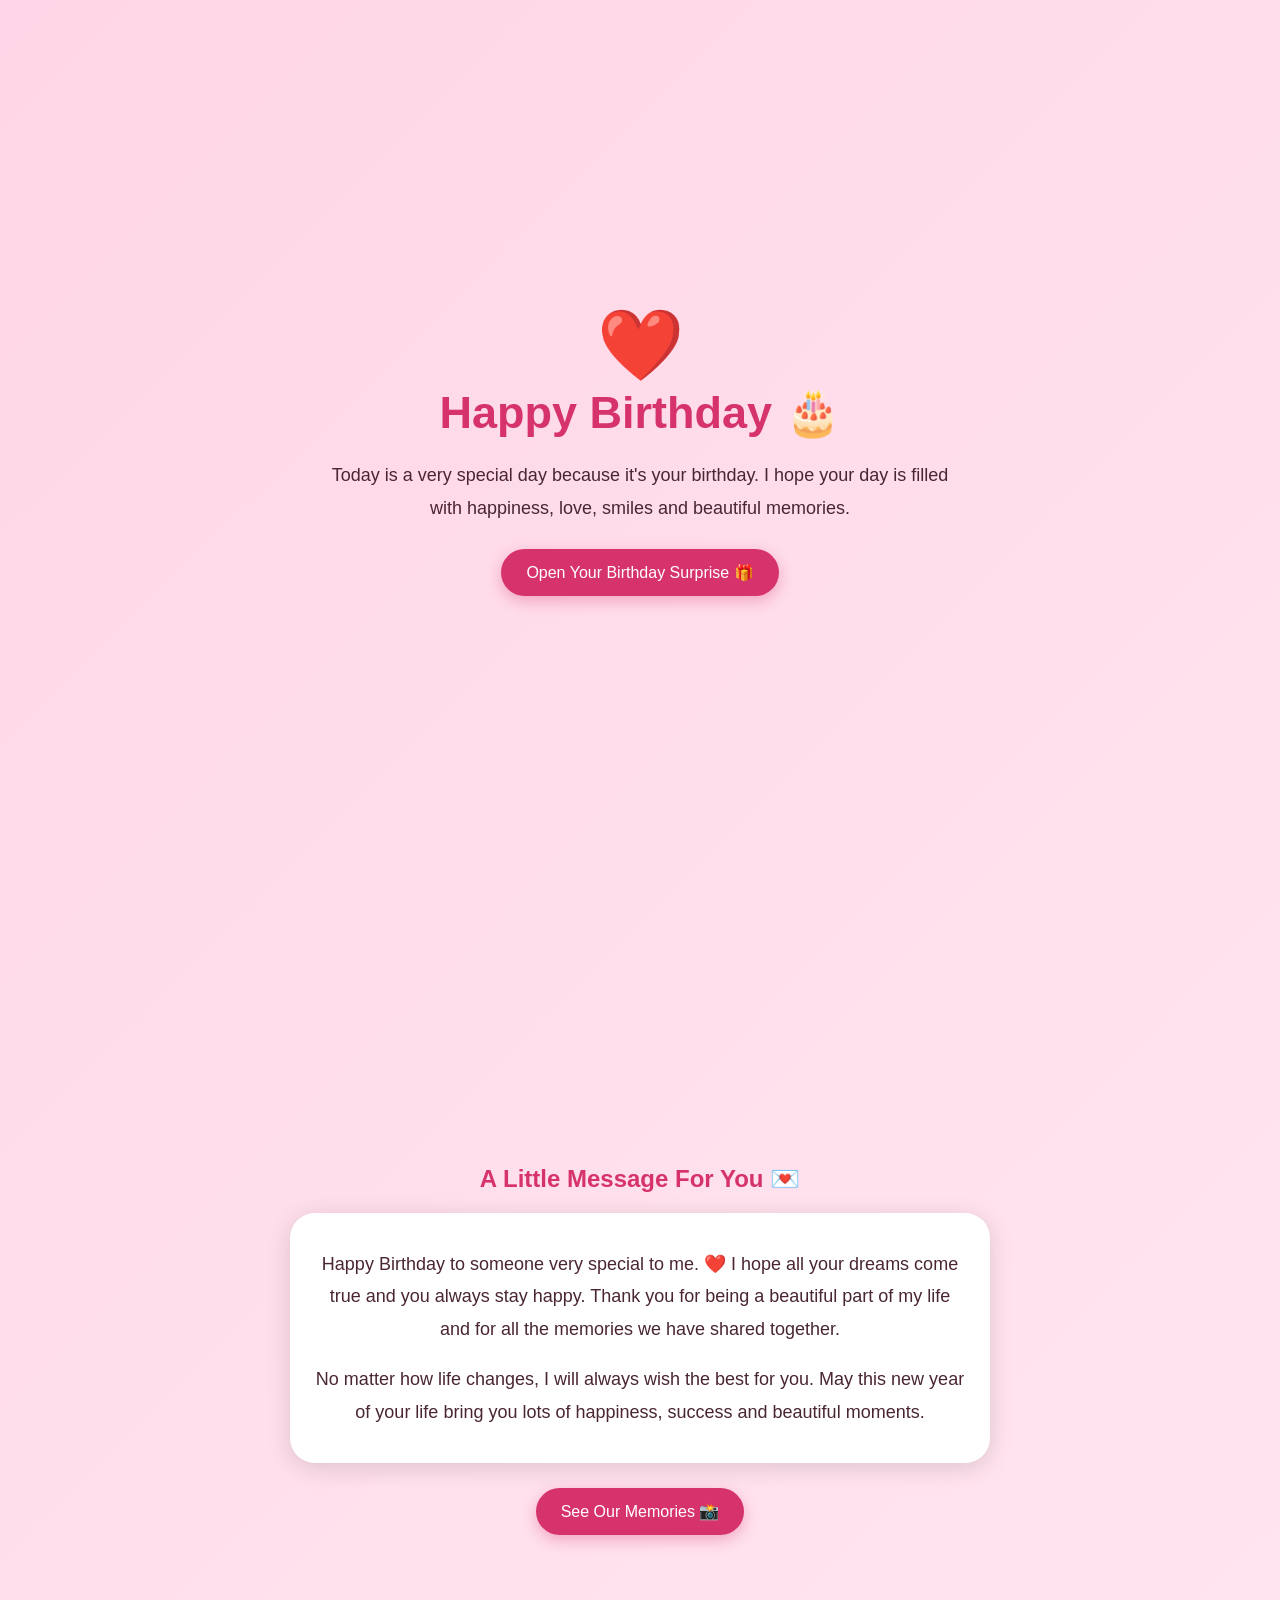
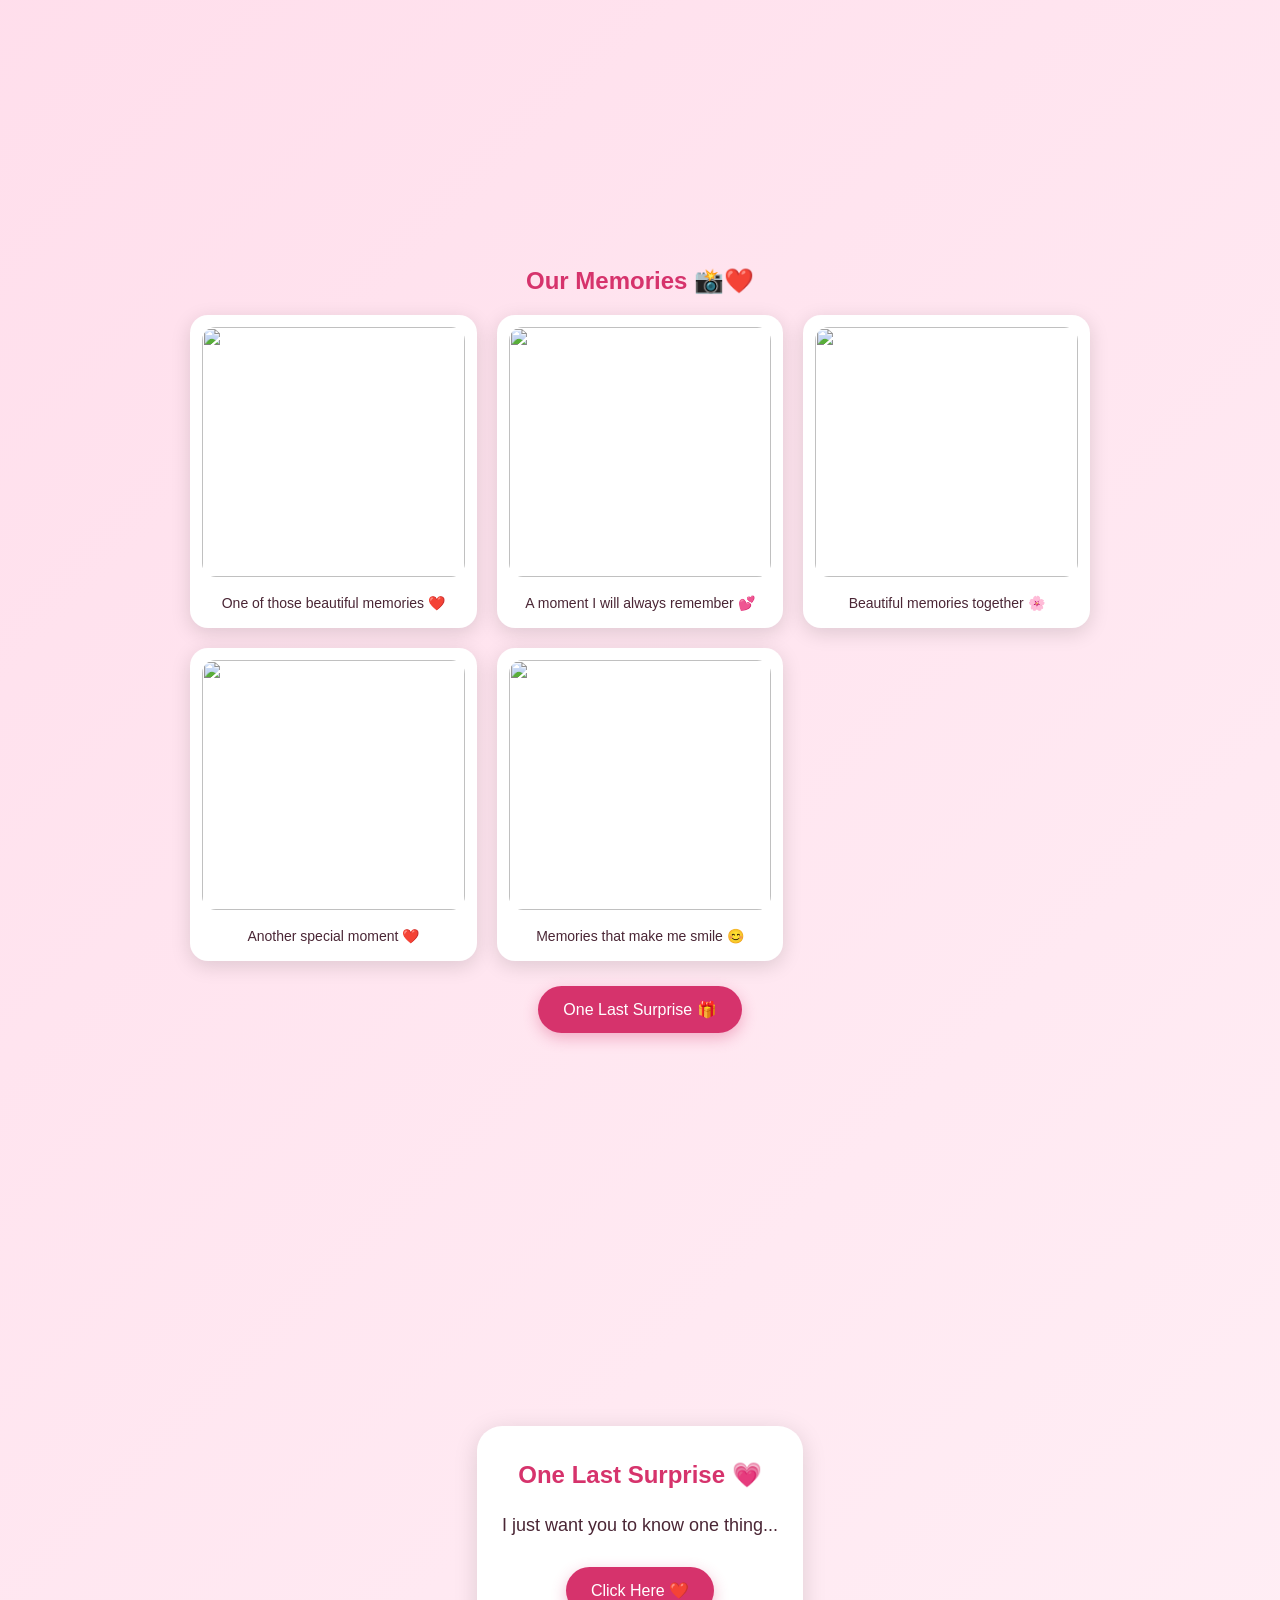
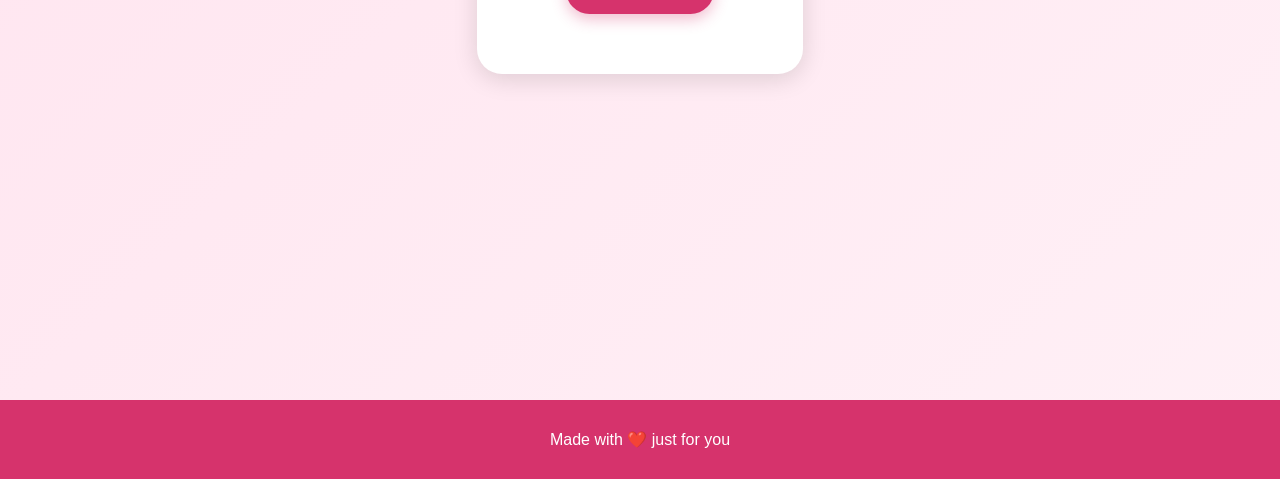
==== index.html @ feef10be "Rename index..html to index.html" ====
<!DOCTYPE html>
<html lang="en">
<head>
<meta charset="UTF-8">
<meta name="viewport" content="width=device-width, initial-scale=1.0">
<title>Happy Birthday ❤️</title>

<style>
*{
  margin:0;
  padding:0;
  box-sizing:border-box;
  font-family:Arial,sans-serif;
}

body{
  background:linear-gradient(135deg,#ffd6e7,#fff0f6);
  color:#4a2635;
  text-align:center;
  overflow-x:hidden;
}

section{
  min-height:100vh;
  padding:60px 20px;
  display:flex;
  flex-direction:column;
  justify-content:center;
  align-items:center;
}

h1{
  font-size:45px;
  color:#d6336c;
  margin-bottom:20px;
}

h2{
  color:#d6336c;
  margin-bottom:20px;
}

p{
  max-width:650px;
  line-height:1.8;
  font-size:18px;
}

button{
  border:none;
  background:#d6336c;
  color:white;
  padding:14px 25px;
  border-radius:30px;
  font-size:16px;
  cursor:pointer;
  margin-top:25px;
  box-shadow:0 5px 15px #d6336c55;
}

button:hover{
  transform:scale(1.05);
}

.heart{
  font-size:70px;
  animation:beat 1s infinite;
}

@keyframes beat{
  50%{transform:scale(1.15);}
}

.gallery{
  display:grid;
  grid-template-columns:repeat(auto-fit,minmax(220px,1fr));
  gap:20px;
  max-width:900px;
  width:100%;
}

.card{
  background:white;
  padding:12px;
  border-radius:18px;
  box-shadow:0 5px 20px #0002;
}

.card img{
  width:100%;
  height:250px;
  object-fit:cover;
  border-radius:14px;
}

.card p{
  font-size:14px;
  margin-top:10px;
}

.surprise{
  background:#fff;
  border-radius:25px;
  padding:35px 25px;
  max-width:700px;
  box-shadow:0 5px 25px #0002;
}

#love{
  margin-top:25px;
  font-size:35px;
  color:#d6336c;
  font-weight:bold;
}

.falling{
  position:fixed;
  top:-50px;
  font-size:25px;
  animation:fall 4s linear forwards;
  pointer-events:none;
}

@keyframes fall{
  to{
    transform:translateY(110vh) rotate(360deg);
    opacity:0;
  }
}

footer{
  padding:30px;
  background:#d6336c;
  color:white;
}
</style>
</head>

<body>

<!-- HOME -->
<section>
  <div class="heart">❤️</div>

  <h1>Happy Birthday 🎂</h1>

  <p>
    Today is a very special day because it's your birthday.
    I hope your day is filled with happiness, love, smiles and beautiful memories.
  </p>

  <button onclick="scrollToSection('message')">
    Open Your Birthday Surprise 🎁
  </button>
</section>


<!-- MESSAGE -->
<section id="message">

  <h2>A Little Message For You 💌</h2>

  <div class="surprise">

    <p>
      Happy Birthday to someone very special to me. ❤️
      I hope all your dreams come true and you always stay happy.
      Thank you for being a beautiful part of my life and for all
      the memories we have shared together.
    </p>

    <br>

    <p>
      No matter how life changes, I will always wish the best for you.
      May this new year of your life bring you lots of happiness,
      success and beautiful moments.
    </p>

  </div>

  <button onclick="scrollToSection('gallery')">
    See Our Memories 📸
  </button>

</section>


<!-- GALLERY -->
<section id="gallery">

  <h2>Our Memories 📸❤️</h2>

  <div class="gallery">

    <div class="card">
      <img src="20260515_085450.jpg.jpeg">
      <p>One of those beautiful memories ❤️</p>
    </div>

    <div class="card">
      <img src="20260515_085457.jpg.jpeg">
      <p>A moment I will always remember 💕</p>
    </div>

    <div class="card">
      <img src="Snapshot-2004746948.jpg.jpeg">
      <p>Beautiful memories together 🌸</p>
    </div>

    <div class="card">
      <img src="Snapshot-452635291.jpg.jpeg">
      <p>Another special moment ❤️</p>
    </div>

    <div class="card">
      <img src="Snapshot-978397626.jpg.jpeg">
      <p>Memories that make me smile 😊</p>
    </div>

  </div>

  <button onclick="scrollToSection('surprise')">
    One Last Surprise 🎁
  </button>

</section>


<!-- LAST SURPRISE -->
<section id="surprise">

  <div class="surprise">

    <h2>One Last Surprise 💗</h2>

    <p>
      I just want you to know one thing...
    </p>

    <button onclick="showLove()">
      Click Here ❤️
    </button>

    <div id="love"></div>

  </div>

</section>


<footer>
  Made with ❤️ just for you
</footer>


<script>

function scrollToSection(id){
  document.getElementById(id).scrollIntoView({
    behavior:"smooth"
  });
}

function showLove(){

  document.getElementById("love").innerHTML =
    "I LOVE YOU ❤️";

  for(let i=0;i<35;i++){

    setTimeout(function(){

      const heart=document.createElement("div");

      heart.className="falling";
      heart.innerHTML=["❤️","💗","💕","💖","🎉","✨"]
        [Math.floor(Math.random()*6)];

      heart.style.left=Math.random()*100+"vw";
      heart.style.animationDuration=(3+Math.random()*3)+"s";

      document.body.appendChild(heart);

      setTimeout(()=>{
        heart.remove();
      },6000);

    },i*100);

  }
}

</script>

</body>
</html>
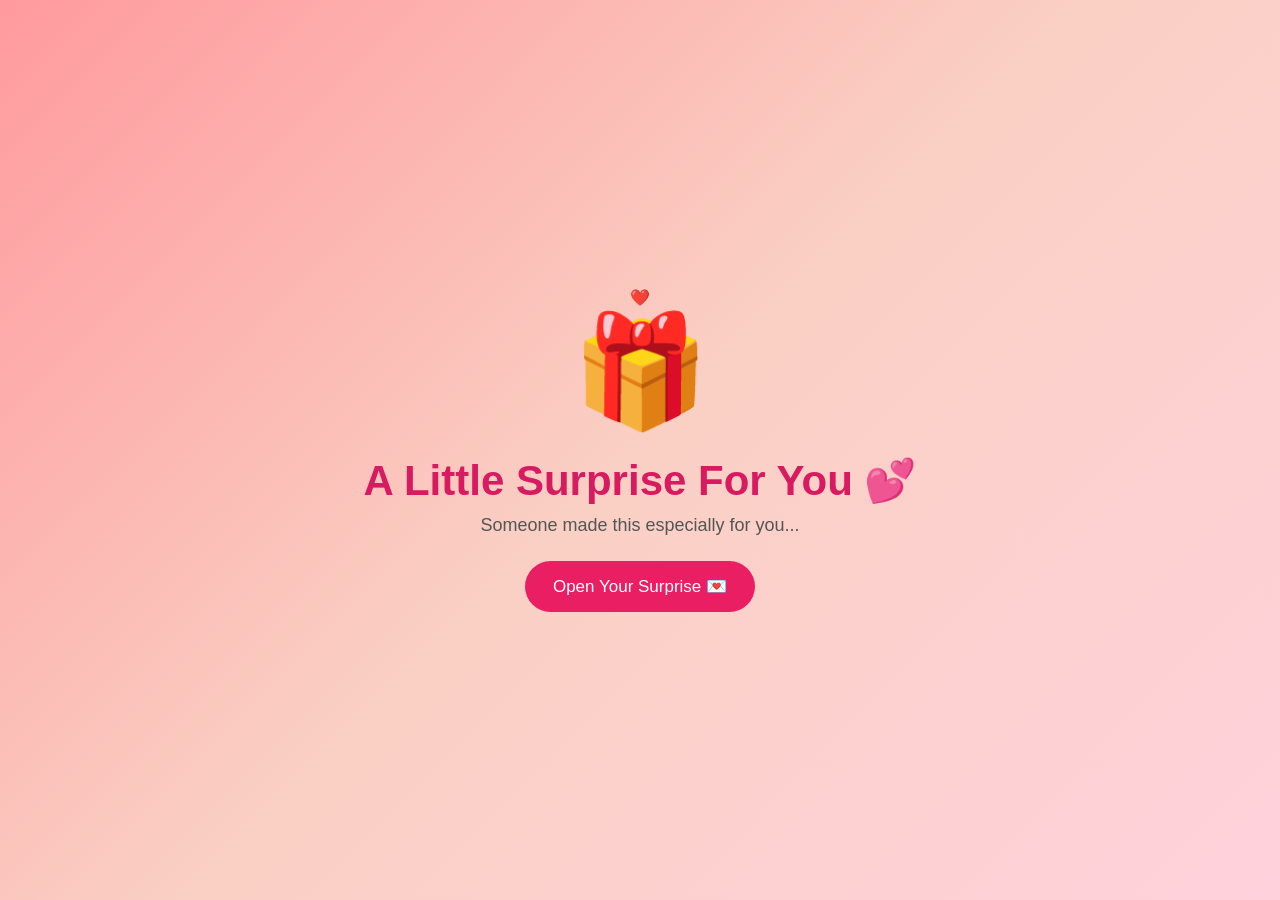
==== commit 31f269f5: "Update index.html" ====
--- a/index.html
+++ b/index.html
@@ -1,297 +1,470 @@
 <!DOCTYPE html>
 <html lang="en">
+
 <head>
-<meta charset="UTF-8">
-<meta name="viewport" content="width=device-width, initial-scale=1.0">
-<title>Happy Birthday ❤️</title>
-
-<style>
-*{
-  margin:0;
-  padding:0;
-  box-sizing:border-box;
-  font-family:Arial,sans-serif;
-}
-
-body{
-  background:linear-gradient(135deg,#ffd6e7,#fff0f6);
-  color:#4a2635;
-  text-align:center;
-  overflow-x:hidden;
-}
-
-section{
-  min-height:100vh;
-  padding:60px 20px;
-  display:flex;
-  flex-direction:column;
-  justify-content:center;
-  align-items:center;
-}
-
-h1{
-  font-size:45px;
-  color:#d6336c;
-  margin-bottom:20px;
-}
-
-h2{
-  color:#d6336c;
-  margin-bottom:20px;
-}
-
-p{
-  max-width:650px;
-  line-height:1.8;
-  font-size:18px;
-}
-
-button{
-  border:none;
-  background:#d6336c;
-  color:white;
-  padding:14px 25px;
-  border-radius:30px;
-  font-size:16px;
-  cursor:pointer;
-  margin-top:25px;
-  box-shadow:0 5px 15px #d6336c55;
-}
-
-button:hover{
-  transform:scale(1.05);
-}
-
-.heart{
-  font-size:70px;
-  animation:beat 1s infinite;
-}
-
-@keyframes beat{
-  50%{transform:scale(1.15);}
-}
-
-.gallery{
-  display:grid;
-  grid-template-columns:repeat(auto-fit,minmax(220px,1fr));
-  gap:20px;
-  max-width:900px;
-  width:100%;
-}
-
-.card{
-  background:white;
-  padding:12px;
-  border-radius:18px;
-  box-shadow:0 5px 20px #0002;
-}
-
-.card img{
-  width:100%;
-  height:250px;
-  object-fit:cover;
-  border-radius:14px;
-}
-
-.card p{
-  font-size:14px;
-  margin-top:10px;
-}
-
-.surprise{
-  background:#fff;
-  border-radius:25px;
-  padding:35px 25px;
-  max-width:700px;
-  box-shadow:0 5px 25px #0002;
-}
-
-#love{
-  margin-top:25px;
-  font-size:35px;
-  color:#d6336c;
-  font-weight:bold;
-}
-
-.falling{
-  position:fixed;
-  top:-50px;
-  font-size:25px;
-  animation:fall 4s linear forwards;
-  pointer-events:none;
-}
-
-@keyframes fall{
-  to{
-    transform:translateY(110vh) rotate(360deg);
-    opacity:0;
-  }
-}
-
-footer{
-  padding:30px;
-  background:#d6336c;
-  color:white;
-}
-</style>
+
+    <meta charset="UTF-8">
+
+    <meta name="viewport"
+          content="width=device-width, initial-scale=1.0">
+
+    <title>Happy Birthday ❤️</title>
+
+    <link rel="stylesheet" href="style.css">
+
 </head>
 
+
 <body>
 
-<!-- HOME -->
-<section>
-  <div class="heart">❤️</div>
-
-  <h1>Happy Birthday 🎂</h1>
-
-  <p>
-    Today is a very special day because it's your birthday.
-    I hope your day is filled with happiness, love, smiles and beautiful memories.
-  </p>
-
-  <button onclick="scrollToSection('message')">
-    Open Your Birthday Surprise 🎁
-  </button>
-</section>
-
-
-<!-- MESSAGE -->
-<section id="message">
-
-  <h2>A Little Message For You 💌</h2>
-
-  <div class="surprise">
+
+    <!-- =========================
+         BIRTHDAY MUSIC
+    ========================== -->
+
+    <audio id="birthdayMusic" loop>
+
+        <source src="music/WhatsApp Audio 2026-08-10 at 23.47.25.aac"
+                type="audio/mpeg">
+
+    </audio>
+
+
+
+    <!-- =========================
+         OPENING SCREEN
+    ========================== -->
+
+    <section id="opening">
+
+        <div class="floating">
+            ❤️
+        </div>
+
+        <div class="gift">
+            🎁
+        </div>
+
+        <h1>
+            A Little Surprise For You 💕
+        </h1>
+
+        <p>
+            Someone made this especially for you...
+        </p>
+
+        <button onclick="startWebsite()">
+            Open Your Surprise 💌
+        </button>
+
+    </section>
+
+
+
+    <!-- =========================
+         MAIN WEBSITE
+    ========================== -->
+
+    <section id="mainWebsite"
+             class="hidden">
+
+
+
+        <!-- HERO -->
+
+        <div class="hero">
+
+            <div class="small">
+                ✨ Today is your special day ✨
+            </div>
+
+            <h1>
+                🎂 Happy Birthday
+            </h1>
+
+            <h2>
+                My Special Person ❤️
+            </h2>
+
+            <p>
+                I made this little website
+                just for you. 🥰
+            </p>
+
+            <button onclick="toggleMusic()"
+                    id="musicButton">
+
+                🎵 Play Music
+
+            </button>
+
+        </div>
+
+
+
+        <!-- =========================
+             BIRTHDAY MESSAGE
+        ========================== -->
+
+        <section class="card">
+
+            <h2>
+                💌 A Message For You
+            </h2>
+
+
+            <p>
+                Happy Birthday to You
+                ishu ❤️
+
+            </p>
+
+
+            <p>
+               आज तिम्रो जन्मदिनमा तिम्रो लागि मनदेखि धेरै कुराहरूको शुभकामना 
+               दिन मन लागेको छ। ❤️
+               जीवनमा जति नै परिवर्तनहरू आऊन्, जति नै कुराहरू बदलिऊन्, म तिमीलाई सधैँ खुसी भएको देख्न चाहन्छु। 
+              तिम्रा आँखामा सधैँ खुसीको चमक देखियोस्, कहिल्यै दुःखको आँसु नआओस्। 🥺❤️
+               तिमीले आफ्नो जीवनमा मनदेखि चाहेका हरेक कुरा बिस्तारै पूरा हुँदै जाऊन्,
+                अनि तिम्रा हरेक सपना वास्तविकतामा परिणत होऊन्। 🥺❤️
+
+
+            </p>
+
+
+            <p>
+                हाम्रो बीचमा जे-जस्तो भयो,ती सबै कुराहरूलाई शब्दमा व्याख्या गर्न सकिँदैन। तर तिमी मेरो जीवनको एउटा महत्वपूर्ण
+                 हिस्सा थियौ,
+                 र तिमीसँग जोडिएका सम्झनाहरू मेरो लागि सधैँ विशेष रहनेछन्
+                  कति कुराहरू भन्न नसके पनि, तिम्रो खुसीको लागि मेरो शुभकामना भने कहिल्यै बदलिने छैन।
+
+            </p>
+
+
+            <p>
+                म साँच्चिकै आशा गर्छु कि तिम्रा आउने दिनहरू शान्त, सुन्दर र सफल रहून्। 
+                तिमी जहाँ जाऊ, जुनसुकै परिस्थितिमा भए पनि आफ्नो मूल्य कहिल्यै नबिर्सनू।
+                 तिमीले पाउन योग्य सबै खुसी, सफलता र राम्रा पलहरू तिम्रो जीवनमा धेरैभन्दा धेरै आऊन्। ❤️
+            </p>
+            <p>
+                सायद जीवनले हामीलाई फरक-फरक दिशातर्फ लैजाला, 
+                तर आजको दिनमा म तिमीलाई विगतका कुनै कुराहरू सम्झाउनुभन्दा पनि
+                 तिम्रो राम्रो भविष्यको लागि शुभकामना दिन चाहन्छु।
+
+            </p>
+             <p>
+                फेरि पनि जन्मदिनको धेरै धेरै शुभकामना, Ishu। 🎂❤️ सधैँ खुसी रहनू, आफ्नो ख्याल राख्नू। तिम्रो जीवनमा सधैँ राम्रा दिनहरू आऊन्, अनि तिमीले चाहेका सबै कुरा पूरा होऊन्। ✨❤️
+             </p>
+
+
+
+            <!-- =========================
+                 SOMETHING I WANT TO SAY
+            ========================== -->
+
+            <div class="something">
+
+                <h2>
+                    💭 Something I Want To Say
+                </h2>
+
+
+                <button onclick="showSorry()">
+
+                    Click Here 💌
+
+                </button>
+
+
+
+                <!-- SORRY MESSAGE -->
+
+                <div id="sorryMessage"
+                     class="hidden">
+                     <div id="sorryEmojiRain"></div>
+
+
+                    <h3>
+                        I’m really sorry. 🥺❤️
+                    </h3>
+
+
+                    <p>
+                     I know I’ve made a lot of mistakes until now, 
+                     and I know you probably think badly of me because of many things.
+                      😔 But I’m not the person you think I am. Some of the things 
+                      I did may have looked wrong, but my intentions were never wrong. 
+                      I never tried to cheat on you, and I never played any
+                       kind of game with you. 🥺
+                    </p>
+
+
+                    <p>
+                       I know I made mistakes and I couldn’t handle many things properly.
+                        For all of that, I’m genuinely sorry. 💔
+                         I don’t know whether you will forgive me or not,
+                          and that’s completely your choice. I won’t force you to forgive me.
+                           But still, if you can, please forgive me. 🙏🏻❤️
+                    </p>
+                    
+                    <p>
+                        You know, I didn’t fall for you just because of your talent or 
+                        the things you could do. 🥺 I liked you after seeing your talent,
+                         but even if one day you have nothing, even if you don’t have that
+                          talent anymore, I would still choose you and still love you for 
+                          who you are. 😔❤️
+
+                        I had never felt this way for anyone before, yrr. 🥹💔
+                         I don’t even know how to explain it properly,
+                          but what I felt for you was genuinely different. 
+                          You became someone really important to me without me
+                           even realizing it. 😔❤️
+
+
+                    </p>
+
+                    <p>
+                        You are really special to me. 🫶🏻
+                         I’ve never loved or cared for anyone the way I have for you.
+                          Maybe I couldn’t show my feelings and love to you in 
+                          the right way, and maybe that’s why you understood me differently. 🥺
+                    </p>
+
+
+                    <p>
+                   It’s okay… I won’t demand anything from you anymore. ❤️
+                    I just want you to be happy in your life, to achieve everything you want, 
+                    and to have a beautiful life ahead. ✨ 
+                    You being happy is enough for me. 🥹❤️
+                    </p>
+
+
+                    <p>
+                        I hope we can leave the
+                        misunderstandings behind
+                        and remember the good
+                        moments we've shared. 🫶
+                    </p>
+
+                    <p>
+                        Once again, I’m truly sorry for everything. 😔❤️
+                        If you can, please forgive me. 🙏🏻🥺❤️
+                    </p>
+
+
+                    <div class="sorry-heart">
+                        🤍
+                    </div>
+
+                </div>
+
+            </div>
+
+        </section>
+
+
+
+        <!-- =========================
+             MEMORIES
+        ========================== -->
+
+        <section class="card">
+
+            <h2>
+                📸 Our Beautiful Memories
+            </h2>
+
+
+            <p class="subtitle">
+                Some moments that I will
+                always remember ❤️
+            </p>
+
+
+            <div class="gallery">
+
+    <div class="memory">
+        <img
+            src="20260515_085450.jpg.jpeg"
+            onclick="openImage(this)"
+            alt="Our Memory">
+
+        <h3>❤️ when we went hinking</h3>
+        <p>15 May 2026</p>
+        <small>One of those moments I'll always remember. 🥰</small>
+    </div>
+
+
+    <div class="memory">
+        <img
+            src="nb.jpeg"
+            onclick="openImage(this)"
+            alt="Our Memory">
+
+        <h3>💕A Beautiful Memory</h3>
+        <p>📅 17 july 2026</p>
+        <small> ❤️</small>
+    </div>
+
+
+    <div class="memory">
+        <img
+            src="Snapchat-978397626.jpg.jpeg"
+            onclick="openImage(this)"
+            alt="Our Memory">
+
+        <h3>✨ One Of My Favorites</h3>
+        <p>📅 10 august 2026</p>
+        <small>A little moment that became a beautiful memory. 🫶</small>
+    </div>
+
+
+    <div class="memory">
+        <img
+            src="Snapchat-2004746948.jpg.jpeg"
+            onclick="openImage(this)"
+            alt="Our Memory">
+
+        <h3>🥰 That Special Day</h3>
+        <p>📅 10 august 2026</p>
+        <small>Some memories are simply impossible to forget. ❤️</small>
+    </div>
+
+
+    <div class="memory">
+        <img
+            src="Snapchat-452635291.jpg.jpeg"
+            onclick="openImage(this)"
+            alt="Our Memory">
+
+        <h3>💖 Another Beautiful Moment</h3>
+        <p>📅 10 august 2026</p>
+        <small>Forever grateful for this little memory. 🤍</small>
+    </div>
+
+</div>
+
+        </section>
+
+
+
+        <!-- =========================
+             LETTER
+        ========================== -->
+
+        <section class="card letter">
+
+            <h2>
+                💖 One Little Letter
+            </h2>
+
+
+            <p>
+                On your birthday, I just want
+                to wish you happiness,
+                success and everything
+                you wish for.
+            </p>
+
+
+            <p>
+                Thank you for being a beautiful
+                part of my memories and for
+                all the little moments that
+                became special.
+            </p>
+
+
+            <p>
+                I hope this little surprise
+                makes you smile today. ❤️
+            </p>
+
+        </section>
+
+
+
+        <!-- =========================
+             FINAL SURPRISE
+        ========================== -->
+
+        <section class="final">
+
+            <h2>
+                🎁 One Last Surprise...
+            </h2>
+
+
+            <button onclick="finalSurprise()">
+
+                Click Here ❤️
+
+            </button>
+
+
+
+            <div id="finalMessage" class="hidden">
+                <div id="loveRain"></div>
+
+    <h1>🎉 HAPPY BIRTHDAY! 🎉</h1>
 
     <p>
-      Happy Birthday to someone very special to me. ❤️
-      I hope all your dreams come true and you always stay happy.
-      Thank you for being a beautiful part of my life and for all
-      the memories we have shared together.
+        May your life always be filled with
+        happiness, love and beautiful memories. ❤️
     </p>
 
-    <br>
-
-    <p>
-      No matter how life changes, I will always wish the best for you.
-      May this new year of your life bring you lots of happiness,
-      success and beautiful moments.
+    <div class="bigHeart">
+        ❤️
+    </div>
+
+    <h2>
+        Have the most amazing birthday! 🎂✨
+    </h2>
+
+    <div class="loveText">
+        I Love You ❤️
+    </div>
+
+    <p class="finalNote">
+        Today, tomorrow and always... 🫶
     </p>
 
-  </div>
-
-  <button onclick="scrollToSection('gallery')">
-    See Our Memories 📸
-  </button>
-
-</section>
-
-
-<!-- GALLERY -->
-<section id="gallery">
-
-  <h2>Our Memories 📸❤️</h2>
-
-  <div class="gallery">
-
-    <div class="card">
-      <img src="20260515_085450.jpg.jpeg">
-      <p>One of those beautiful memories ❤️</p>
-    </div>
-
-    <div class="card">
-      <img src="20260515_085457.jpg.jpeg">
-      <p>A moment I will always remember 💕</p>
-    </div>
-
-    <div class="card">
-      <img src="Snapshot-2004746948.jpg.jpeg">
-      <p>Beautiful memories together 🌸</p>
-    </div>
-
-    <div class="card">
-      <img src="Snapshot-452635291.jpg.jpeg">
-      <p>Another special moment ❤️</p>
-    </div>
-
-    <div class="card">
-      <img src="Snapshot-978397626.jpg.jpeg">
-      <p>Memories that make me smile 😊</p>
-    </div>
-
-  </div>
-
-  <button onclick="scrollToSection('surprise')">
-    One Last Surprise 🎁
-  </button>
-
-</section>
-
-
-<!-- LAST SURPRISE -->
-<section id="surprise">
-
-  <div class="surprise">
-
-    <h2>One Last Surprise 💗</h2>
-
-    <p>
-      I just want you to know one thing...
-    </p>
-
-    <button onclick="showLove()">
-      Click Here ❤️
-    </button>
-
-    <div id="love"></div>
-
-  </div>
-
-</section>
-
-
-<footer>
-  Made with ❤️ just for you
-</footer>
-
-
-<script>
-
-function scrollToSection(id){
-  document.getElementById(id).scrollIntoView({
-    behavior:"smooth"
-  });
-}
-
-function showLove(){
-
-  document.getElementById("love").innerHTML =
-    "I LOVE YOU ❤️";
-
-  for(let i=0;i<35;i++){
-
-    setTimeout(function(){
-
-      const heart=document.createElement("div");
-
-      heart.className="falling";
-      heart.innerHTML=["❤️","💗","💕","💖","🎉","✨"]
-        [Math.floor(Math.random()*6)];
-
-      heart.style.left=Math.random()*100+"vw";
-      heart.style.animationDuration=(3+Math.random()*3)+"s";
-
-      document.body.appendChild(heart);
-
-      setTimeout(()=>{
-        heart.remove();
-      },6000);
-
-    },i*100);
-
-  }
-}
-
-</script>
+</div>
+
+        </section>
+
+
+    </section>
+
+
+
+    <!-- =========================
+         IMAGE POPUP
+    ========================== -->
+
+    <div id="imagePopup"
+         class="popup"
+         onclick="closeImage()">
+
+
+        <span>
+            ×
+        </span>
+
+
+        <img id="popupImage"
+             alt="Full Size Memory">
+
+
+    </div>
+
+
+
+    <!-- JAVASCRIPT -->
+
+    <script src="script.js"></script>
+
 
 </body>
+
 </html>
--- a/style.css
+++ b/style.css
@@ -0,0 +1,695 @@
+* {
+    margin: 0;
+    padding: 0;
+    box-sizing: border-box;
+}
+
+body {
+    font-family: Arial, sans-serif;
+
+    background: linear-gradient(
+        135deg,
+        #ff9a9e,
+        #fad0c4,
+        #ffd1dc
+    );
+
+    min-height: 100vh;
+
+    color: #555;
+}
+
+
+/* =========================
+   OPENING SCREEN
+========================= */
+
+#opening {
+
+    height: 100vh;
+
+    display: flex;
+
+    flex-direction: column;
+
+    justify-content: center;
+
+    align-items: center;
+
+    text-align: center;
+
+    padding: 20px;
+}
+
+.gift {
+
+    font-size: 110px;
+
+    animation: giftAnimation 1.5s infinite;
+}
+
+#opening h1 {
+
+    color: #d81b60;
+
+    font-size: 42px;
+
+    margin: 20px 0 10px;
+}
+
+#opening p {
+
+    font-size: 18px;
+
+    margin-bottom: 25px;
+}
+
+
+/* =========================
+   BUTTON
+========================= */
+
+button {
+
+    border: none;
+
+    background: #e91e63;
+
+    color: white;
+
+    padding: 15px 28px;
+
+    border-radius: 30px;
+
+    font-size: 17px;
+
+    cursor: pointer;
+
+    transition: 0.3s;
+}
+
+button:hover {
+
+    transform: scale(1.08);
+
+    background: #c2185b;
+}
+
+
+/* =========================
+   HIDDEN
+========================= */
+
+.hidden {
+
+    display: none !important;
+}
+
+
+/* =========================
+   HERO
+========================= */
+
+.hero {
+
+    text-align: center;
+
+    padding: 80px 20px 50px;
+
+    color: white;
+}
+
+.small {
+
+    font-size: 17px;
+
+    margin-bottom: 15px;
+}
+
+.hero h1 {
+
+    font-size: 55px;
+
+    margin-bottom: 10px;
+}
+
+.hero h2 {
+
+    font-size: 30px;
+
+    margin-bottom: 15px;
+}
+
+.hero p {
+
+    font-size: 18px;
+
+    margin-bottom: 25px;
+}
+
+
+/* =========================
+   CARDS
+========================= */
+
+.card {
+
+    width: 90%;
+
+    max-width: 750px;
+
+    margin: 30px auto;
+
+    padding: 40px 25px;
+
+    background: rgba(255,255,255,0.95);
+
+    border-radius: 25px;
+
+    text-align: center;
+
+    box-shadow: 0 10px 30px rgba(0,0,0,0.15);
+}
+
+.card h2 {
+
+    color: #d81b60;
+
+    margin-bottom: 20px;
+}
+
+.card p {
+
+    font-size: 17px;
+
+    line-height: 1.8;
+
+    margin: 12px 0;
+}
+
+.subtitle {
+
+    color: #888;
+}
+
+
+/* =========================
+   GALLERY
+========================= */
+
+.gallery {
+
+    display: grid;
+
+    grid-template-columns: repeat(2, 1fr);
+
+    gap: 15px;
+
+    margin-top: 25px;
+}
+
+.gallery img {
+
+    width: 100%;
+
+    height: 260px;
+
+    object-fit: cover;
+
+    border-radius: 18px;
+
+    cursor: pointer;
+
+    box-shadow: 0 5px 15px rgba(0,0,0,0.2);
+
+    transition: 0.3s;
+}
+
+.gallery img:hover {
+
+    transform: scale(1.04);
+}
+
+
+/* =========================
+   REASONS
+========================= */
+
+.reasons {
+
+    display: grid;
+
+    grid-template-columns: repeat(2, 1fr);
+
+    gap: 15px;
+}
+
+.reasons div {
+
+    padding: 20px;
+
+    background: #ffe4ec;
+
+    border-radius: 18px;
+
+    color: #d81b60;
+
+    font-size: 17px;
+}
+
+
+/* =========================
+   LETTER
+========================= */
+
+.letter {
+
+    background: #fff7fa;
+}
+
+
+/* =========================
+   FINAL SECTION
+========================= */
+
+.final {
+
+    text-align: center;
+
+    padding: 80px 20px;
+
+    color: white;
+}
+
+.final h2 {
+
+    font-size: 30px;
+
+    margin-bottom: 25px;
+}
+
+#finalMessage {
+
+    margin-top: 40px;
+
+    animation: appear 1.5s ease;
+}
+
+#finalMessage h1 {
+
+    font-size: 45px;
+
+    margin-bottom: 20px;
+}
+
+#finalMessage p {
+
+    font-size: 18px;
+
+    line-height: 1.7;
+
+    max-width: 600px;
+
+    margin: auto;
+}
+
+.bigHeart {
+
+    font-size: 100px;
+
+    margin: 20px;
+
+    animation: heartbeat 1s infinite;
+}
+
+
+/* =========================
+   IMAGE POPUP
+========================= */
+
+.popup {
+
+    display: none;
+
+    position: fixed;
+
+    z-index: 1000;
+
+    left: 0;
+
+    top: 0;
+
+    width: 100%;
+
+    height: 100%;
+
+    background: rgba(0,0,0,0.85);
+
+    justify-content: center;
+
+    align-items: center;
+}
+
+.popup img {
+
+    max-width: 90%;
+
+    max-height: 85%;
+
+    border-radius: 15px;
+}
+
+.popup span {
+
+    position: absolute;
+
+    top: 20px;
+
+    right: 35px;
+
+    color: white;
+
+    font-size: 50px;
+
+    cursor: pointer;
+}
+
+
+/* =========================
+   ANIMATIONS
+========================= */
+
+@keyframes giftAnimation {
+
+    0% {
+        transform: translateY(0);
+    }
+
+    50% {
+        transform: translateY(-20px);
+    }
+
+    100% {
+        transform: translateY(0);
+    }
+}
+
+@keyframes heartbeat {
+
+    0% {
+        transform: scale(1);
+    }
+
+    50% {
+        transform: scale(1.2);
+    }
+
+    100% {
+        transform: scale(1);
+    }
+}
+
+@keyframes appear {
+
+    from {
+
+        opacity: 0;
+
+        transform: translateY(30px);
+    }
+
+    to {
+
+        opacity: 1;
+
+        transform: translateY(0);
+    }
+}
+
+
+/* =========================
+   MOBILE
+========================= */
+
+@media (max-width: 600px) {
+
+    #opening h1 {
+
+        font-size: 30px;
+    }
+
+    .hero h1 {
+
+        font-size: 38px;
+    }
+
+    .hero h2 {
+
+        font-size: 24px;
+    }
+
+    .gallery {
+
+        grid-template-columns: 1fr;
+    }
+
+    .gallery img {
+
+        height: 300px;
+    }
+
+    .reasons {
+
+        grid-template-columns: 1fr;
+    }
+
+    #finalMessage h1 {
+
+        font-size: 32px;
+    }
+}
+/* =========================
+   SORRY MESSAGE
+========================= */
+
+.sorry {
+    background: #fff8fa;
+    border: 2px solid #ffd1dc;
+}
+
+.sorry h2 {
+    color: #c2185b;
+}
+
+.sorry-heart {
+    font-size: 55px;
+    margin-top: 15px;
+    animation: heartbeat 1.5s infinite;
+}
+
+.sorry strong {
+    color: #d81b60;
+}
+#sorryMessage {
+    margin-top: 30px;
+    padding: 25px;
+    background: #fff5f8;
+    border-radius: 20px;
+    animation: appear 1.2s ease;
+}
+
+#sorryMessage h2 {
+    color: #d81b60;
+}
+
+.sorry-heart {
+    font-size: 55px;
+    margin-top: 15px;
+    animation: heartbeat 1.5s infinite;
+}
+.something {
+    text-align: center;
+    margin-top: 40px;
+    padding: 25px;
+    border-top: 1px solid #ffd1dc;
+}
+
+.something h2 {
+    color: #d81b60;
+    margin-bottom: 20px;
+}
+
+#sorryMessage {
+    margin-top: 30px;
+    padding: 25px;
+    background: #fff5f8;
+    border-radius: 20px;
+    animation: appear 1.2s ease;
+}
+
+#sorryMessage p {
+    margin: 15px 0;
+}
+
+.sorry-heart {
+    font-size: 50px;
+    margin-top: 15px;
+    animation: heartbeat 1.5s infinite;
+}
+.memory {
+    background: #fff7fa;
+    padding-bottom: 18px;
+    border-radius: 18px;
+    overflow: hidden;
+    box-shadow: 0 5px 15px rgba(0,0,0,0.12);
+}
+
+.memory img {
+    display: block;
+    width: 100%;
+    height: 260px;
+    object-fit: cover;
+    cursor: pointer;
+}
+
+.memory h3 {
+    color: #d81b60;
+    margin: 15px 10px 5px;
+}
+
+.memory p {
+    color: #e91e63;
+    font-size: 14px;
+    margin: 5px;
+}
+
+.memory small {
+    display: block;
+    color: #777;
+    padding: 0 12px;
+    line-height: 1.5;
+}
+.loveText {
+    font-size: 45px;
+    font-weight: bold;
+    color: #e91e63;
+    margin-top: 30px;
+    animation: loveAppear 1.5s ease;
+}
+
+.finalNote {
+    font-size: 18px;
+    margin-top: 10px;
+    color: #fff;
+}
+
+@keyframes loveAppear {
+    from {
+        opacity: 0;
+        transform: scale(0.5);
+    }
+
+    to {
+        opacity: 1;
+        transform: scale(1);
+    }
+}
+#loveRain {
+    position: fixed;
+    top: 0;
+    left: 0;
+    width: 100%;
+    height: 100%;
+    pointer-events: none;
+    overflow: hidden;
+    z-index: 3000;
+}
+
+.love-fall {
+    position: fixed;
+    top: -60px;
+    font-size: 24px;
+    font-weight: bold;
+    color: #e91e63;
+    white-space: nowrap;
+    animation: loveFall linear forwards;
+}
+
+@keyframes loveFall {
+
+    0% {
+        transform: translateY(-60px) rotate(-10deg);
+        opacity: 0;
+    }
+
+    10% {
+        opacity: 1;
+    }
+
+    100% {
+        transform: translateY(110vh) rotate(10deg);
+        opacity: 0;
+    }
+}
+/* =========================
+   SORRY EMOJI RAIN
+========================= */
+
+#sorryEmojiRain {
+    position: fixed;
+    top: 0;
+    left: 0;
+    width: 100%;
+    height: 100vh;
+    pointer-events: none;
+    overflow: hidden;
+    z-index: 3000;
+}
+
+.sorry-fall {
+    position: fixed;
+    top: -60px;
+    font-size: 25px;
+    animation: sorryFall linear forwards;
+    pointer-events: none;
+}
+
+@keyframes sorryFall {
+    0% {
+        transform: translateY(-60px) rotate(-15deg);
+        opacity: 0;
+    }
+
+    10% {
+        opacity: 1;
+    }
+
+    100% {
+        transform: translateY(110vh) rotate(15deg);
+        opacity: 0;
+    }
+}
+
+.sorry-fall.love {
+    animation: loveSorryFall linear forwards;
+}
+
+@keyframes loveSorryFall {
+    0% {
+        transform: translateY(-60px) scale(0.7) rotate(-10deg);
+        opacity: 0;
+    }
+
+    10% {
+        opacity: 1;
+    }
+
+    100% {
+        transform: translateY(110vh) scale(1.2) rotate(15deg);
+        opacity: 0;
+    }
+}
+
+#sorryMessage.love-mode {
+    transition: 0.5s ease;
+}
